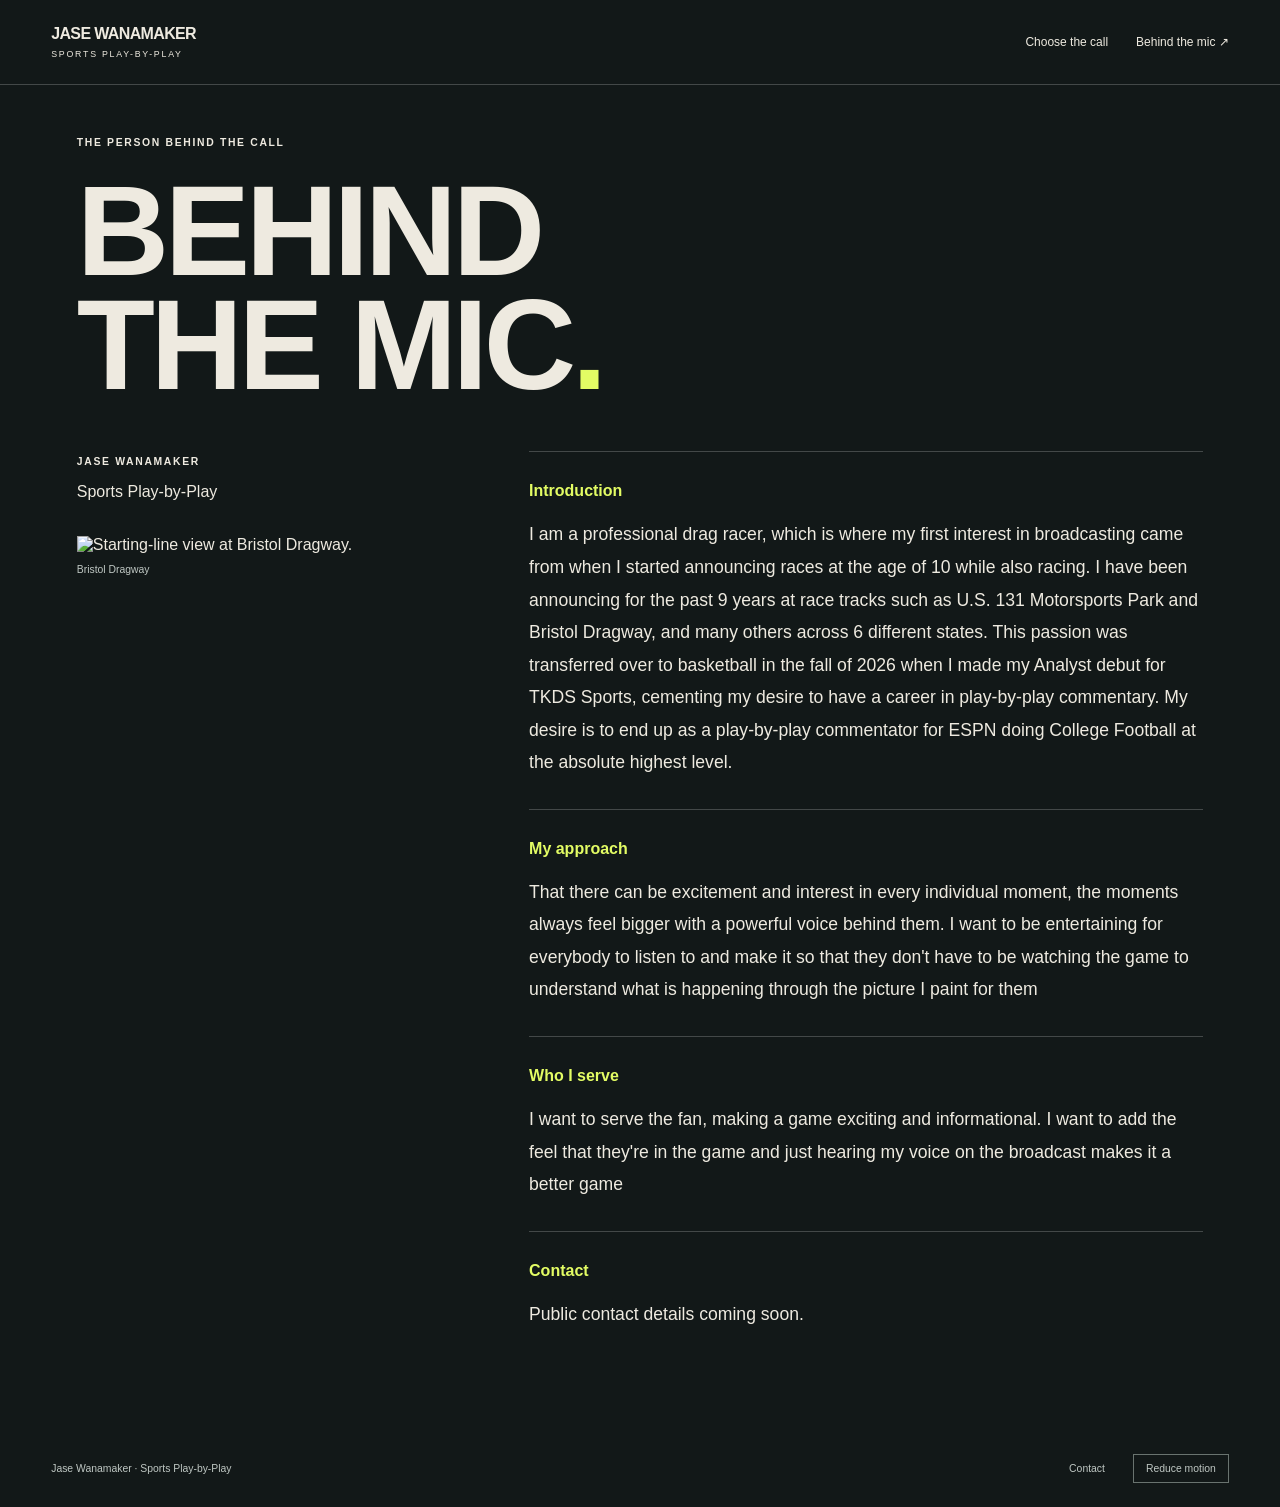
==== about.html @ 2de504c3 "Add files via upload" ====
<!DOCTYPE html>
<html lang="en"><head><meta charset="utf-8"><meta name="viewport" content="width=device-width, initial-scale=1"><meta name="description" content="Jase Wanamaker — Sports Play-by-Play. Racing and basketball commentary portfolio."><title>Behind the Mic | Jase Wanamaker</title><link rel="stylesheet" href="styles.css"><script src="content.js" defer></script><script src="app.js" defer></script></head><body class="about"><a class="skip" href="#main">Skip to content</a><header class="masthead"><a class="wordmark" href="index.html">JASE WANAMAKER<span>SPORTS PLAY-BY-PLAY</span></a><nav aria-label="Main"><a href="index.html">Choose the call</a><a href="about.html">Behind the mic ↗</a></nav></header><main id="main"><div class="about-heading"><p class="eyebrow">THE PERSON BEHIND THE CALL</p><h1>BEHIND<br>THE MIC<span>.</span></h1></div><div class="about-layout"><aside><span class="eyebrow">JASE WANAMAKER</span><p>Sports Play-by-Play</p><img src="assets/bristol.jpg" alt="Starting-line view at Bristol Dragway."><p class="caption">Bristol Dragway</p></aside><article><section><h2>Introduction</h2><p>I am a professional drag racer, which is where my first interest in broadcasting came from when I started announcing races at the age of 10 while also racing. I have been announcing for the past 9 years at race tracks such as U.S. 131 Motorsports Park and Bristol Dragway, and many others across 6 different states. This passion was transferred over to basketball in the fall of 2026 when I made my Analyst debut for TKDS Sports, cementing my desire to have a career in play-by-play commentary. My desire is to end up as a play-by-play commentator for ESPN doing College Football at the absolute highest level.</p></section><section><h2>My approach</h2><p>That there can be excitement and interest in every individual moment, the moments always feel bigger with a powerful voice behind them. I want to be entertaining for everybody to listen to and make it so that they don't have to be watching the game to understand what is happening through the picture I paint for them</p></section><section><h2>Who I serve</h2><p>I want to serve the fan, making a game exciting and informational. I want to add the feel that they're in the game and just hearing my voice on the broadcast makes it a better game</p></section><section id="contact"><h2>Contact</h2><div id="contact-links"><p>Public contact details coming soon.</p></div></section></article></div></main><footer><span>Jase Wanamaker · Sports Play-by-Play</span><a href="about.html#contact">Contact</a><button class="motion-toggle" type="button" aria-pressed="false">Reduce motion</button></footer></body></html>
---- styles.css ----
:root{--paper:#eeeae0;--ink:#121818;--accent:#e3fc64;--muted:#bfc7c3;--line:#ffffff35;font-family:Arial,Helvetica,sans-serif;color:var(--paper);background:var(--ink);font-synthesis:none}*{box-sizing:border-box}body{margin:0}a{color:inherit;text-decoration:none}button{font:inherit;color:inherit;cursor:pointer}a:focus-visible,button:focus-visible,summary:focus-visible{outline:3px solid var(--accent);outline-offset:5px}button{border:0}h1,h2,p{margin:0}h1{font-family:Impact,'Arial Narrow',sans-serif;font-weight:900;letter-spacing:-.035em;line-height:.89}h1 span{color:var(--accent)}h2{font-size:clamp(1.7rem,3vw,2.8rem);letter-spacing:-.04em}.eyebrow{font-size:.65rem;font-weight:700;letter-spacing:.16em;line-height:1.6}.skip{position:fixed;top:-100px;left:15px;padding:15px;background:var(--accent);color:var(--ink);z-index:100}.skip:focus{top:12px}.masthead{display:flex;justify-content:space-between;gap:22px;align-items:center;padding:25px 4vw;border-bottom:1px solid var(--line);position:relative;z-index:5}.wordmark{font-size:1rem;font-weight:900;letter-spacing:-.04em}.wordmark span{display:block;margin-top:6px;font-size:.55rem;letter-spacing:.2em;font-weight:400}.masthead nav{display:flex;gap:28px;font-size:.75rem}.masthead nav a:hover{color:var(--accent)}footer{display:flex;align-items:center;gap:28px;padding:24px 4vw;font-size:.65rem;color:var(--muted)}footer>span{margin-right:auto}.motion-toggle{background:transparent;border:1px solid #69736f;padding:8px 12px;font-size:.65rem}.home .masthead{position:absolute;inset:0 0 auto;background:linear-gradient(#07120c99,transparent)}.stage{min-height:850px;height:calc(100svh - 72px);position:relative;isolation:isolate;overflow:hidden;padding:125px 4vw 30px;display:grid;grid-template-columns:1.05fr 1fr;grid-template-rows:auto 1fr auto auto;gap:25px 4vw}.environment{position:absolute;inset:0;z-index:-3;background-image:linear-gradient(90deg,#05100bd9,#07120c30),linear-gradient(0deg,#07120cef,transparent 70%),url('assets/us131.jpg');background-size:cover;background-position:center;transition:filter .6s,transform 1s;transform:scale(1.02)}.stage-top{grid-column:1/-1;display:flex;justify-content:space-between;gap:20px}.edition{font-size:.65rem;letter-spacing:.15em;color:var(--accent)}.call-heading{align-self:center}.call-heading .eyebrow{margin-bottom:24px}.call-heading h1{font-size:clamp(5.5rem,9.2vw,10rem)}.sport-switch{grid-column:1;display:flex;gap:12px;align-self:end}.sport-switch button{display:flex;align-items:center;gap:16px;background:#07120c99;backdrop-filter:blur(12px);border:1px solid #ffffff55;padding:18px 22px;font-weight:800;font-size:.9rem;transition:background .2s}.sport-switch button span{font-size:.6rem;font-weight:400}.sport-switch button[aria-pressed=true]{background:var(--accent);border-color:var(--accent);color:var(--ink)}.sport-switch b{margin-left:12px}.on-air{grid-column:2;grid-row:2/4;align-self:end;background:#111b18e8;backdrop-filter:blur(12px);border:1px solid #ffffff50;position:relative;padding:24px}.player-meta{display:flex;gap:9px;align-items:center;font-size:.65rem;padding-bottom:20px;border-bottom:1px solid var(--line)}.signal{width:7px;height:7px;background:var(--accent);border-radius:50%;flex-shrink:0}.pill{margin-left:auto;font-size:.5rem;letter-spacing:.08em;color:#d5dcd8}.player-main{display:flex;gap:20px;align-items:end;justify-content:space-between;padding:25px 0}.player-main h2{margin:7px 0 12px}.player-main p:not(.eyebrow){font-size:.8rem;color:var(--muted)}.listen-link{font-size:.75rem;border-bottom:1px solid var(--accent);padding-bottom:8px;white-space:nowrap}.listen-link span{color:var(--accent);padding-left:12px}.venue-controls{display:flex;gap:12px;border-top:1px solid var(--line);padding-top:16px}.venue-controls button{background:transparent;border-bottom:1px solid transparent;font-size:.65rem;padding:6px 0;color:var(--muted)}.venue-controls button[aria-pressed=true]{color:var(--accent);border-color:var(--accent)}.scene-caption{grid-column:1/-1;display:flex;justify-content:space-between;font-size:.55rem;letter-spacing:.1em;border-top:1px solid var(--line);padding-top:16px;gap:20px}.court{display:none;pointer-events:none}.home[data-sport=basketball]{--accent:#ffb879}.home[data-sport=basketball] .stage{grid-template-columns:1fr 1.2fr;grid-template-rows:auto auto 1fr auto}.home[data-sport=basketball] .environment{background-image:radial-gradient(ellipse at 70% 45%,#62432c66,transparent 65%),linear-gradient(120deg,#151b24,#090f16);transform:scale(1)}.home[data-sport=basketball] .court{display:block;position:absolute;width:75%;height:76%;right:-12%;top:22%;border:2px solid #ffc58d40;z-index:-2;transform:perspective(900px) rotateY(-20deg) rotateZ(-14deg);border-radius:12px}.court:before{content:'';position:absolute;inset:0 50% 0 0;border-right:2px solid #ffc58d40}.court:after{content:'';position:absolute;border:2px solid #ffc58d40;width:150px;height:150px;left:calc(50% - 75px);top:calc(50% - 75px);border-radius:50%}.home[data-sport=basketball] .call-heading{grid-column:1;grid-row:2;align-self:start}.home[data-sport=basketball] .call-heading h1{font-size:clamp(4.5rem,7vw,8rem)}.home[data-sport=basketball] .sport-switch{grid-column:1;grid-row:3;flex-direction:column;align-self:start;max-width:315px}.home[data-sport=basketball] .sport-switch b{margin-left:auto}.home[data-sport=basketball] .on-air{grid-column:2;grid-row:2/4;align-self:center;padding:36px;background:#101720ef;border-top:3px solid var(--accent)}.home[data-sport=basketball] .player-main{display:block;padding:35px 0}.home[data-sport=basketball] .listen-link{display:inline-block;margin-top:26px}.scene-enter .on-air{animation:arrive .45s ease-out}.scene-enter .call-heading{animation:arrive .6s ease-out}@keyframes arrive{from{opacity:.4;transform:translateY(18px)}to{opacity:1;transform:translateY(0)}}[hidden]{display:none!important}.media-slot audio,.media-slot video{width:100%;margin:15px 0;display:block}.media-slot video{max-height:380px;background:#000}.external-play{display:block;background:var(--accent);color:#121818;padding:16px;margin:14px 0;font-size:.8rem;font-weight:bold}.waveform{display:block;width:100%;height:42px}.playback-status{font-size:.7rem;line-height:1.6;color:var(--muted)}.project main,.about main{padding:50px 6vw 70px;max-width:1700px;margin:auto}.project-title{margin-bottom:40px}.back-link{display:inline-block;font-size:.75rem;margin-bottom:45px;color:var(--muted)}.project-title h1{font-size:clamp(4rem,11vw,10rem);margin-top:14px}.project-layout{display:grid;grid-template-columns:1.5fr 1fr;gap:5vw;align-items:start}.venue-lead{margin:0}.venue-lead img{width:100%;display:block}.venue-lead figcaption,.second-venue figcaption{font-size:.7rem;margin-top:12px;color:var(--muted)}.listening{border-top:2px solid var(--accent);padding:25px 0}.listening h2{margin:10px 0 18px}.listening>p{font-size:.9rem;line-height:1.8}.pending-note{border-top:1px solid var(--line);margin-top:25px;padding-top:20px;color:var(--muted)}.second-venue{width:48%;margin:60px 0 0 auto}.second-venue img{width:100%;display:block}.next-sport{display:block;border-top:1px solid var(--line);margin-top:60px;padding-top:28px;font-size:1.5rem}.basketball{--accent:#ffb879}.basketball .project-layout{grid-template-columns:1fr 1.3fr}.basketball-lead{padding:50px 30px;min-height:340px;display:flex;flex-direction:column;justify-content:center;border:1px solid #ffb87955;background:repeating-linear-gradient(90deg,transparent 0 55px,#ffb87908 56px 57px),#1b2229}.basketball-lead>span{font-family:Impact,'Arial Narrow',sans-serif;font-size:clamp(3rem,5vw,6rem);line-height:1.05}.basketball-lead p{font-size:.75rem;line-height:1.8;margin-top:25px;color:var(--muted)}#project-details section{margin-top:25px}#project-details h3{font-size:.8rem;color:var(--accent)}#project-details p,#transcript-text{font-size:.95rem;line-height:1.8;white-space:pre-line}details{margin-top:25px;border-top:1px solid var(--line);padding-top:15px}summary{cursor:pointer;font-size:.8rem}.about-heading h1{font-size:clamp(5rem,10vw,10rem);margin:22px 0 50px}.about-layout{display:grid;grid-template-columns:1fr 2fr;gap:9vw}.about aside>p{margin:12px 0 35px}.about aside img{width:100%}.about .caption{font-size:.65rem;margin-top:10px;color:var(--muted)}.about article section{padding:30px 0;border-top:1px solid var(--line)}.about article section h2{font-size:1rem;letter-spacing:0;margin-bottom:18px;color:var(--accent)}.about article p{font-size:1.1rem;line-height:1.85}.about article a{display:block;margin-top:15px;text-decoration:underline;overflow-wrap:anywhere}.nojs{padding:25px}.reduced-motion *, .reduced-motion *:before,.reduced-motion *:after{animation:none!important;transition:none!important;scroll-behavior:auto!important}@media(prefers-reduced-motion:reduce){*,*:before,*:after{animation:none!important;transition:none!important;scroll-behavior:auto!important}}@media(min-width:1500px){.stage{min-height:900px}}@media(max-width:850px){.masthead{padding:22px 5vw}.masthead nav{gap:18px}.masthead nav a:first-child{display:none}.stage,.home[data-sport=basketball] .stage{height:auto;min-height:calc(100svh - 80px);display:flex;flex-direction:column;padding:120px 5vw 25px;gap:28px}.stage-top{width:100%}.call-heading,.home[data-sport=basketball] .call-heading{align-self:start;margin:35px 0 15px}.call-heading h1,.home[data-sport=basketball] .call-heading h1{font-size:clamp(4.4rem,15vw,8rem)}.sport-switch,.home[data-sport=basketball] .sport-switch{align-self:stretch;max-width:none;flex-direction:row}.sport-switch button{flex:1;padding:16px 12px;gap:9px;font-size:.75rem}.sport-switch b{margin-left:auto}.on-air,.home[data-sport=basketball] .on-air{align-self:stretch;margin-top:10px;padding:22px}.home[data-sport=basketball] .on-air{margin-top:50px}.scene-caption{margin-top:auto}.scene-caption span:last-child{display:none}.environment{background-position:60% center}.project-layout,.basketball .project-layout{grid-template-columns:1fr}.project main,.about main{padding:35px 5vw 45px}.project-title h1{font-size:clamp(3.2rem,12vw,7rem)}.listening{margin-top:20px}.second-venue{width:80%;margin-top:40px}.about-layout{grid-template-columns:1fr}.about aside{max-width:350px}.about article p{font-size:1rem}footer{flex-wrap:wrap;gap:18px}.player-meta{flex-wrap:wrap}.pill{margin-left:0}.player-main{align-items:start;flex-direction:column;gap:25px}.edition{font-size:.55rem}.stage-top .eyebrow{font-size:.5rem}}@media(max-width:360px){.sport-switch{flex-wrap:wrap}.call-heading h1,.home[data-sport=basketball] .call-heading h1{font-size:4rem}.wordmark{font-size:.85rem}.masthead nav{font-size:.65rem}}

/* Equal-choice opening: no sport is selected until the visitor chooses. */
.sport-gateway{min-height:calc(100svh - 72px);padding:140px 4vw 28px;display:flex;flex-direction:column;background:#101716}
.gateway-intro{display:flex;flex-direction:column;align-items:center;text-align:center;gap:17px;margin-bottom:40px}
.gateway-intro h1{font-size:clamp(2.7rem,5.8vw,6.8rem);line-height:1}
.gateway-intro>p:last-child{font-size:.85rem;color:var(--muted)}
.gateway-choices{display:grid;grid-template-columns:1fr 1fr;gap:20px;flex:1;min-height:360px}
.gateway-choice{position:relative;isolation:isolate;overflow:hidden;border:1px solid #ffffff40;padding:30px;display:flex;flex-direction:column;justify-content:space-between;min-width:0;background:#17201d;transition:border-color .3s,background .3s}
.choose-basketball{--choice-accent:#ffb879;background:#1c222a}.choose-racing{--choice-accent:#e3fc64}
.choice-number{font-size:.65rem;letter-spacing:.2em;color:var(--muted)}
.choice-title{display:flex;align-items:center;justify-content:space-between;gap:15px;margin:60px 0 45px}
.choice-title h2{font-family:Impact,'Arial Narrow',sans-serif;font-size:clamp(2.2rem,4.7vw,5.8rem);letter-spacing:-.035em;line-height:1}
.choice-arrow{font-size:2rem;color:var(--choice-accent);transition:transform .3s}
.choice-enter{display:flex;justify-content:space-between;font-size:.8rem;border-top:1px solid #ffffff40;padding-top:20px}
.choice-enter>span{color:var(--choice-accent)}
.gateway-choice:hover,.gateway-choice:focus-visible{border-color:var(--choice-accent);background:#26342e}
.choose-basketball:hover,.choose-basketball:focus-visible{background:#30323a}
.gateway-choice:hover .choice-arrow,.gateway-choice:focus-visible .choice-arrow{transform:translate(5px,-5px)}
.lane-lines{position:absolute;inset:-20% -5%;z-index:-1;transform:perspective(500px) rotateX(35deg) rotateZ(-22deg);transition:transform .6s}
.lane-lines i{position:absolute;top:0;bottom:0;width:20%;left:23%;border-left:2px solid #e3fc6425;border-right:2px solid #e3fc6425}
.lane-lines i+i{left:50%}.lane-lines:after{content:'';position:absolute;bottom:28%;left:10%;right:10%;border-top:14px dashed #e3fc641c}
.court-lines{position:absolute;z-index:-1;inset:12% -12% -15% 18%;border:2px solid #ffb87926;border-radius:5px;transform:rotate(-18deg);transition:transform .6s}
.court-lines:before{content:'';position:absolute;inset:0 50% 0 0;border-right:2px solid #ffb87926}
.court-lines:after{content:'';position:absolute;width:130px;height:130px;left:calc(50% - 65px);top:calc(50% - 65px);border:2px solid #ffb87926;border-radius:50%}
.gateway-choice:hover .lane-lines,.gateway-choice:focus-visible .lane-lines{transform:perspective(500px) rotateX(35deg) rotateZ(-18deg) scale(1.07)}
.gateway-choice:hover .court-lines,.gateway-choice:focus-visible .court-lines{transform:rotate(-12deg) scale(1.05)}
.gateway-note{text-align:center;margin-top:24px;font-size:.65rem;letter-spacing:.06em;color:var(--muted)}
.back-to-choices{font-size:.7rem;padding:0;background:transparent;border-bottom:1px solid var(--muted);padding-bottom:5px}
@media(max-width:850px){.sport-gateway{padding:125px 5vw 25px}.gateway-intro{margin-bottom:28px}.gateway-choices{min-height:420px;gap:14px}.gateway-choice{padding:22px 16px}.choice-title{flex-direction:column;align-items:start;gap:22px;margin:50px 0 30px}.choice-title h2{font-size:clamp(1.5rem,4.7vw,3.6rem)}.choice-number{font-size:.5rem}.choice-enter{font-size:.7rem}.gateway-note{line-height:1.7}}
@media(max-width:540px){.gateway-choices{grid-template-columns:1fr;min-height:0}.gateway-choice{min-height:200px;padding:20px 24px}.choice-title{flex-direction:row;align-items:center;margin:25px 0}.choice-title h2{font-size:clamp(1.8rem,8.5vw,3rem)}.choice-number{font-size:.55rem}.choice-enter{padding-top:13px}.gateway-intro h1{font-size:clamp(2rem,8.3vw,3rem)}.gateway-intro{gap:13px}.gateway-note{margin-top:18px}}
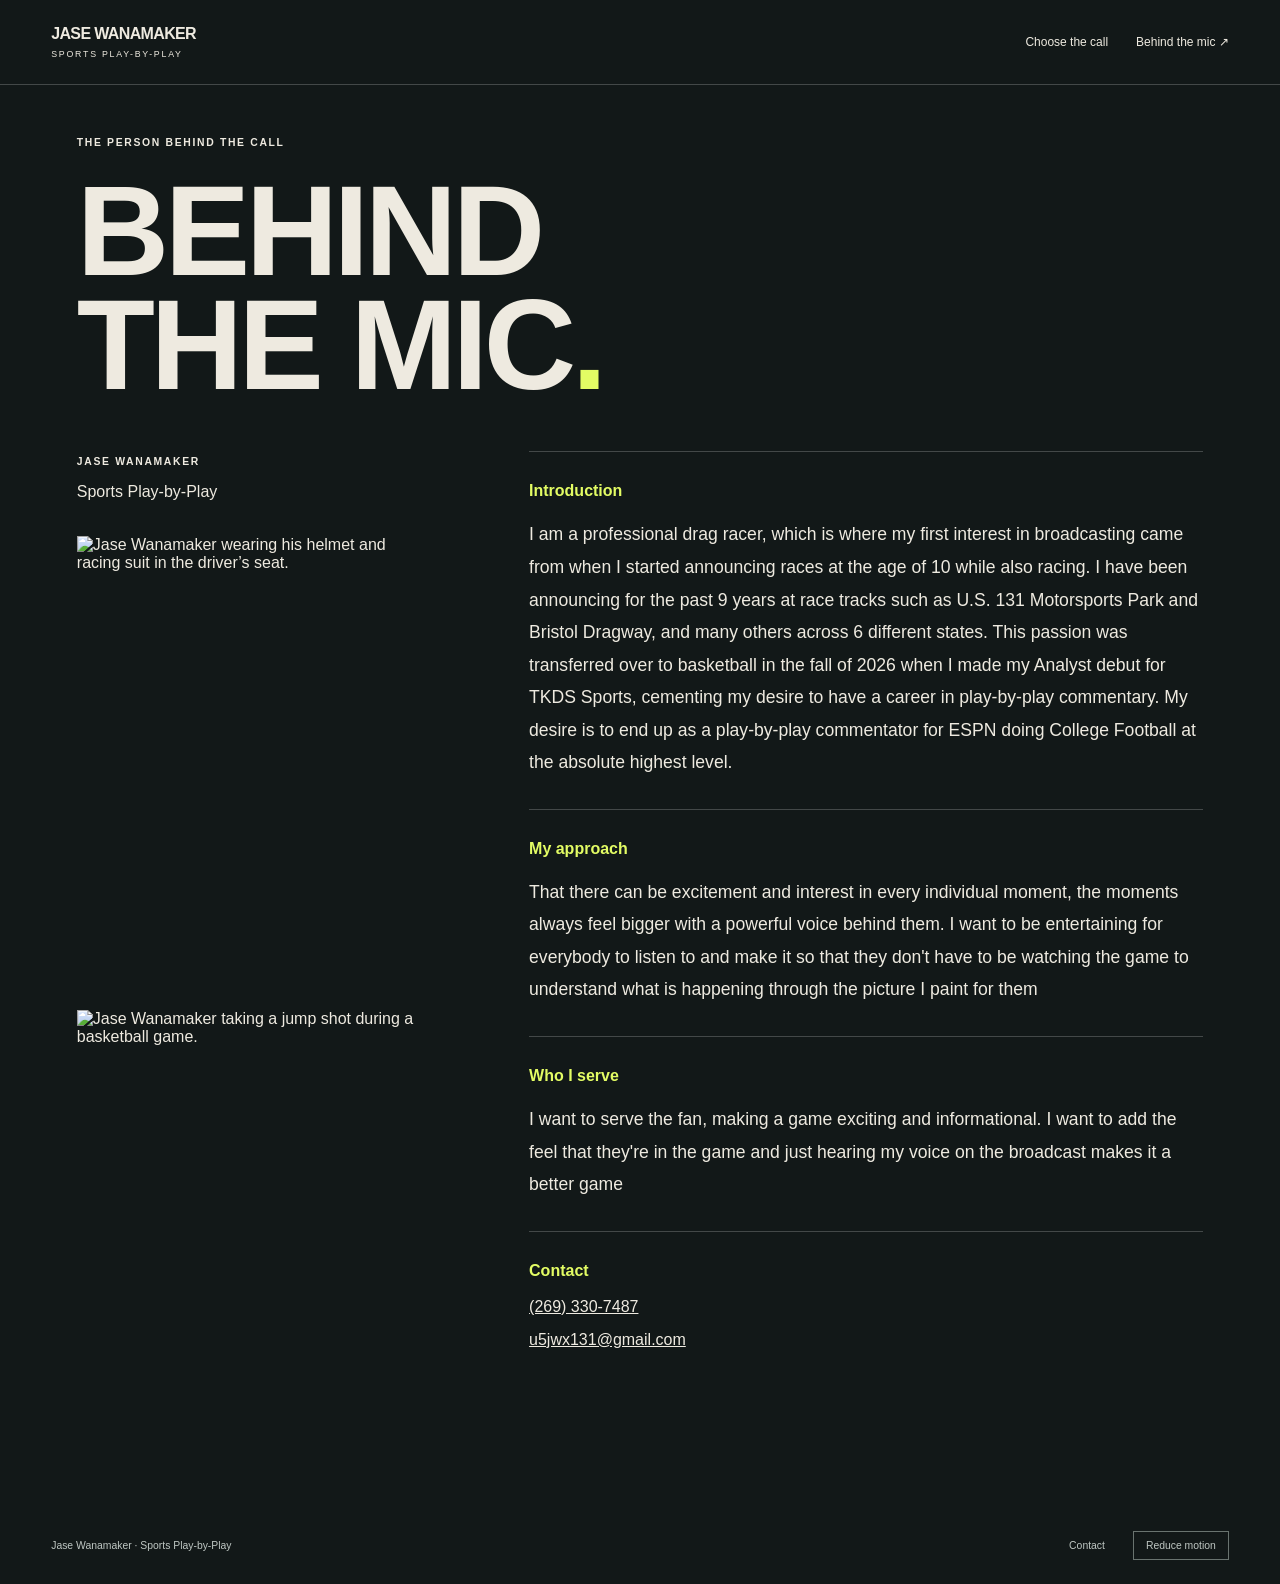
==== commit e96d6cc8: "Add files via upload" ====
--- a/about.html
+++ b/about.html
@@ -1,2 +1,5 @@
 <!DOCTYPE html>
-<html lang="en"><head><meta charset="utf-8"><meta name="viewport" content="width=device-width, initial-scale=1"><meta name="description" content="Jase Wanamaker — Sports Play-by-Play. Racing and basketball commentary portfolio."><title>Behind the Mic | Jase Wanamaker</title><link rel="stylesheet" href="styles.css"><script src="content.js" defer></script><script src="app.js" defer></script></head><body class="about"><a class="skip" href="#main">Skip to content</a><header class="masthead"><a class="wordmark" href="index.html">JASE WANAMAKER<span>SPORTS PLAY-BY-PLAY</span></a><nav aria-label="Main"><a href="index.html">Choose the call</a><a href="about.html">Behind the mic ↗</a></nav></header><main id="main"><div class="about-heading"><p class="eyebrow">THE PERSON BEHIND THE CALL</p><h1>BEHIND<br>THE MIC<span>.</span></h1></div><div class="about-layout"><aside><span class="eyebrow">JASE WANAMAKER</span><p>Sports Play-by-Play</p><img src="assets/bristol.jpg" alt="Starting-line view at Bristol Dragway."><p class="caption">Bristol Dragway</p></aside><article><section><h2>Introduction</h2><p>I am a professional drag racer, which is where my first interest in broadcasting came from when I started announcing races at the age of 10 while also racing. I have been announcing for the past 9 years at race tracks such as U.S. 131 Motorsports Park and Bristol Dragway, and many others across 6 different states. This passion was transferred over to basketball in the fall of 2026 when I made my Analyst debut for TKDS Sports, cementing my desire to have a career in play-by-play commentary. My desire is to end up as a play-by-play commentator for ESPN doing College Football at the absolute highest level.</p></section><section><h2>My approach</h2><p>That there can be excitement and interest in every individual moment, the moments always feel bigger with a powerful voice behind them. I want to be entertaining for everybody to listen to and make it so that they don't have to be watching the game to understand what is happening through the picture I paint for them</p></section><section><h2>Who I serve</h2><p>I want to serve the fan, making a game exciting and informational. I want to add the feel that they're in the game and just hearing my voice on the broadcast makes it a better game</p></section><section id="contact"><h2>Contact</h2><div id="contact-links"><p>Public contact details coming soon.</p></div></section></article></div></main><footer><span>Jase Wanamaker · Sports Play-by-Play</span><a href="about.html#contact">Contact</a><button class="motion-toggle" type="button" aria-pressed="false">Reduce motion</button></footer></body></html>+<html lang="en"><head><meta charset="utf-8"><meta name="viewport" content="width=device-width, initial-scale=1"><meta name="description" content="Jase Wanamaker — Sports Play-by-Play. Racing and basketball commentary portfolio."><title>Behind the Mic | Jase Wanamaker</title><link rel="stylesheet" href="styles.css"><script src="content.js" defer></script><script src="app.js" defer></script></head><body class="about"><a class="skip" href="#main">Skip to content</a><header class="masthead"><a class="wordmark" href="index.html">JASE WANAMAKER<span>SPORTS PLAY-BY-PLAY</span></a><nav aria-label="Main"><a href="index.html">Choose the call</a><a href="about.html">Behind the mic ↗</a></nav></header><main id="main"><div class="about-heading"><p class="eyebrow">THE PERSON BEHIND THE CALL</p><h1>BEHIND<br>THE MIC<span>.</span></h1></div><div class="about-layout"><aside><span class="eyebrow">JASE WANAMAKER</span><p>Sports Play-by-Play</p><div class="behind-mic-photos" style="display:grid;gap:24px">
+<img src="assets/behind-mic-racing.jpg" alt="Jase Wanamaker wearing his helmet and racing suit in the driver’s seat." style="display:block;width:100%;height:auto" width="1536" height="2048">
+<img src="assets/behind-mic-basketball.jpg" alt="Jase Wanamaker taking a jump shot during a basketball game." style="display:block;width:100%;height:auto" width="946" height="1200">
+</div></aside><article><section><h2>Introduction</h2><p>I am a professional drag racer, which is where my first interest in broadcasting came from when I started announcing races at the age of 10 while also racing. I have been announcing for the past 9 years at race tracks such as U.S. 131 Motorsports Park and Bristol Dragway, and many others across 6 different states. This passion was transferred over to basketball in the fall of 2026 when I made my Analyst debut for TKDS Sports, cementing my desire to have a career in play-by-play commentary. My desire is to end up as a play-by-play commentator for ESPN doing College Football at the absolute highest level.</p></section><section><h2>My approach</h2><p>That there can be excitement and interest in every individual moment, the moments always feel bigger with a powerful voice behind them. I want to be entertaining for everybody to listen to and make it so that they don't have to be watching the game to understand what is happening through the picture I paint for them</p></section><section><h2>Who I serve</h2><p>I want to serve the fan, making a game exciting and informational. I want to add the feel that they're in the game and just hearing my voice on the broadcast makes it a better game</p></section><section id="contact"><h2>Contact</h2><div id="contact-links"><p>Public contact details coming soon.</p></div></section></article></div></main><footer><span>Jase Wanamaker · Sports Play-by-Play</span><a href="about.html#contact">Contact</a><button class="motion-toggle" type="button" aria-pressed="false">Reduce motion</button></footer></body></html>
--- a/styles.css
+++ b/styles.css
@@ -29,3 +29,14 @@
 .back-to-choices{font-size:.7rem;padding:0;background:transparent;border-bottom:1px solid var(--muted);padding-bottom:5px}
 @media(max-width:850px){.sport-gateway{padding:125px 5vw 25px}.gateway-intro{margin-bottom:28px}.gateway-choices{min-height:420px;gap:14px}.gateway-choice{padding:22px 16px}.choice-title{flex-direction:column;align-items:start;gap:22px;margin:50px 0 30px}.choice-title h2{font-size:clamp(1.5rem,4.7vw,3.6rem)}.choice-number{font-size:.5rem}.choice-enter{font-size:.7rem}.gateway-note{line-height:1.7}}
 @media(max-width:540px){.gateway-choices{grid-template-columns:1fr;min-height:0}.gateway-choice{min-height:200px;padding:20px 24px}.choice-title{flex-direction:row;align-items:center;margin:25px 0}.choice-title h2{font-size:clamp(1.8rem,8.5vw,3rem)}.choice-number{font-size:.55rem}.choice-enter{padding-top:13px}.gateway-intro h1{font-size:clamp(2rem,8.3vw,3rem)}.gateway-intro{gap:13px}.gateway-note{margin-top:18px}}
+
+/* Give the full racing clip room to watch; venue photos remain separate evidence. */
+.racing .project-layout { grid-template-columns: 1fr; }
+.racing .listening { order: -1; }
+.racing #project-media video { max-height: 72vh; width: 100%; background: #000; }
+.racing .venue-lead { width: min(100%, 760px); margin-top: 35px; }
+.racing .second-venue { margin-top: 35px; }
+.racing #project-details { max-width: 760px; }
+@media (max-width: 850px) {
+  .racing #project-media video { max-height: none; }
+}
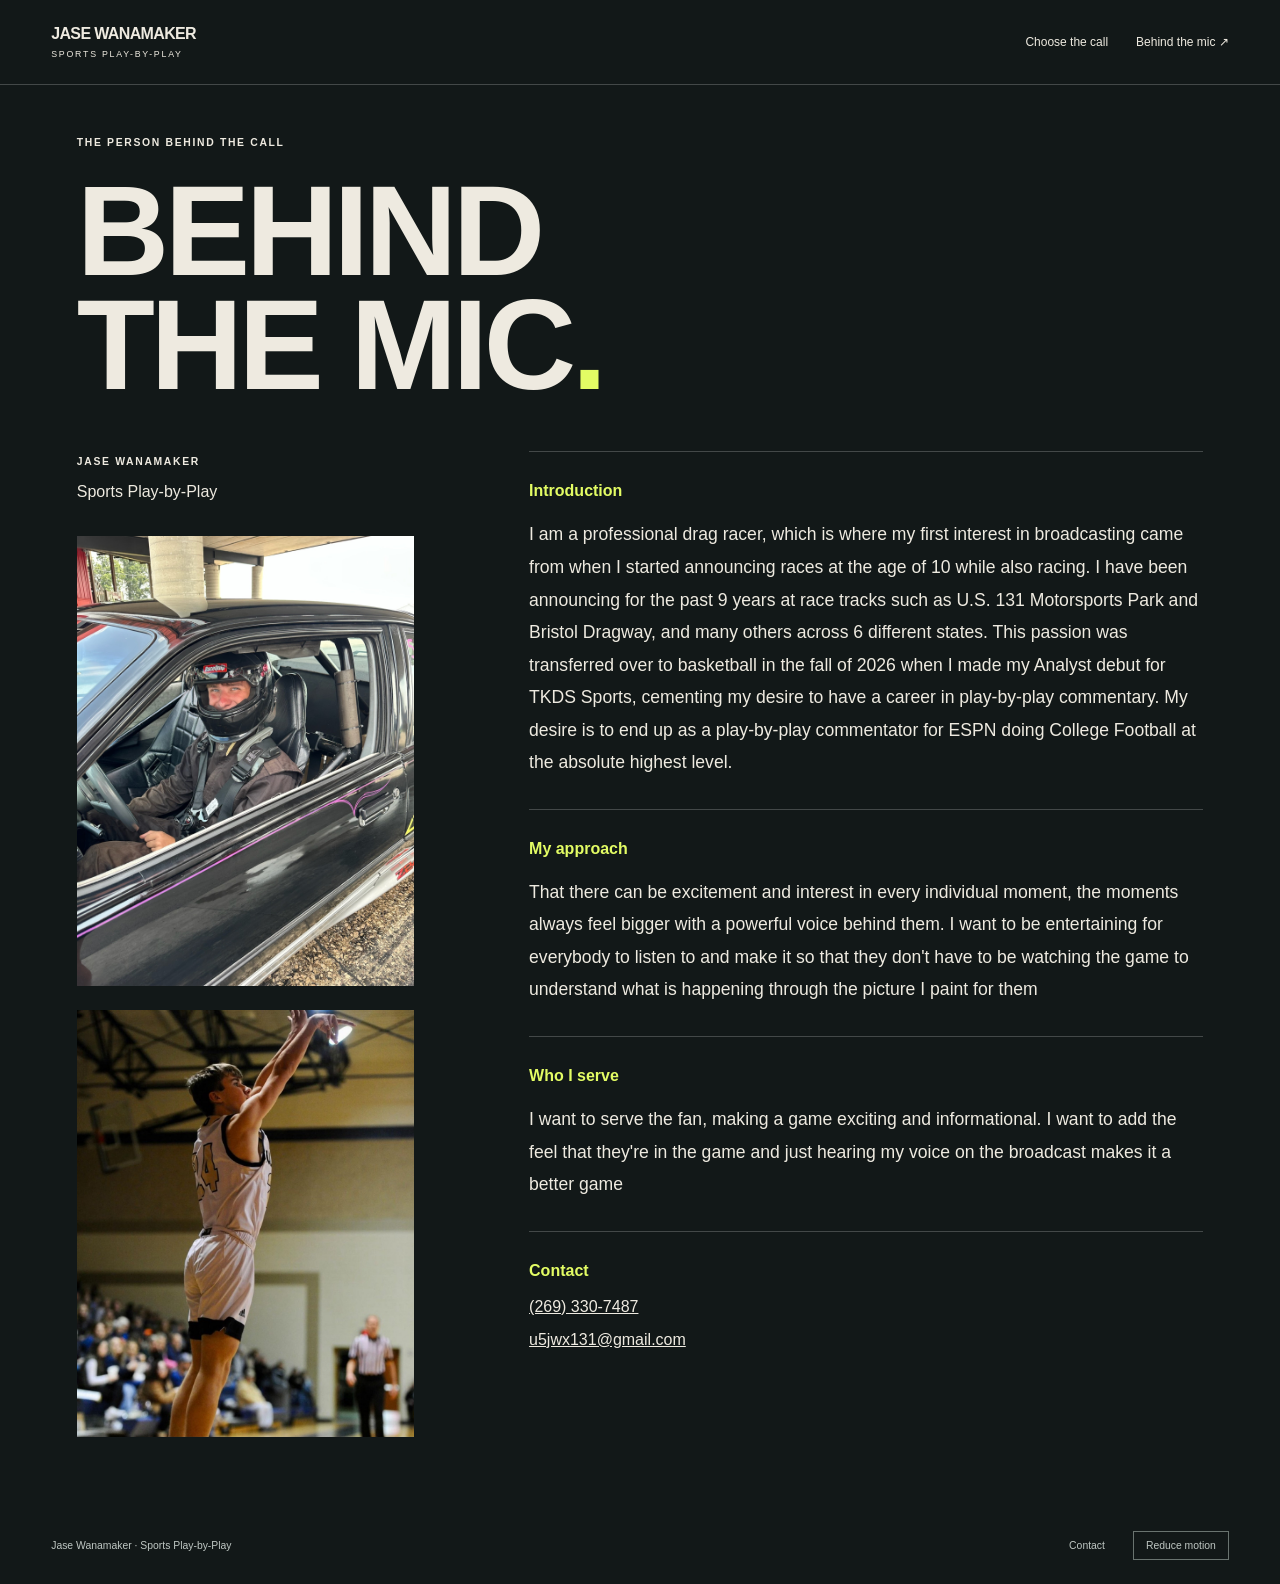
==== commit aec2a7c3: "Add files via upload" ====
--- a/about.html
+++ b/about.html
@@ -1,5 +1,5 @@
 <!DOCTYPE html>
 <html lang="en"><head><meta charset="utf-8"><meta name="viewport" content="width=device-width, initial-scale=1"><meta name="description" content="Jase Wanamaker — Sports Play-by-Play. Racing and basketball commentary portfolio."><title>Behind the Mic | Jase Wanamaker</title><link rel="stylesheet" href="styles.css"><script src="content.js" defer></script><script src="app.js" defer></script></head><body class="about"><a class="skip" href="#main">Skip to content</a><header class="masthead"><a class="wordmark" href="index.html">JASE WANAMAKER<span>SPORTS PLAY-BY-PLAY</span></a><nav aria-label="Main"><a href="index.html">Choose the call</a><a href="about.html">Behind the mic ↗</a></nav></header><main id="main"><div class="about-heading"><p class="eyebrow">THE PERSON BEHIND THE CALL</p><h1>BEHIND<br>THE MIC<span>.</span></h1></div><div class="about-layout"><aside><span class="eyebrow">JASE WANAMAKER</span><p>Sports Play-by-Play</p><div class="behind-mic-photos" style="display:grid;gap:24px">
-<img src="assets/behind-mic-racing.jpg" alt="Jase Wanamaker wearing his helmet and racing suit in the driver’s seat." style="display:block;width:100%;height:auto" width="1536" height="2048">
-<img src="assets/behind-mic-basketball.jpg" alt="Jase Wanamaker taking a jump shot during a basketball game." style="display:block;width:100%;height:auto" width="946" height="1200">
+<img src="behind-mic-racing.jpg" alt="Jase Wanamaker wearing his helmet and racing suit in the driver’s seat." style="display:block;width:100%;height:auto" width="1536" height="2048">
+<img src="behind-mic-basketball.jpg" alt="Jase Wanamaker taking a jump shot during a basketball game." style="display:block;width:100%;height:auto" width="946" height="1200">
 </div></aside><article><section><h2>Introduction</h2><p>I am a professional drag racer, which is where my first interest in broadcasting came from when I started announcing races at the age of 10 while also racing. I have been announcing for the past 9 years at race tracks such as U.S. 131 Motorsports Park and Bristol Dragway, and many others across 6 different states. This passion was transferred over to basketball in the fall of 2026 when I made my Analyst debut for TKDS Sports, cementing my desire to have a career in play-by-play commentary. My desire is to end up as a play-by-play commentator for ESPN doing College Football at the absolute highest level.</p></section><section><h2>My approach</h2><p>That there can be excitement and interest in every individual moment, the moments always feel bigger with a powerful voice behind them. I want to be entertaining for everybody to listen to and make it so that they don't have to be watching the game to understand what is happening through the picture I paint for them</p></section><section><h2>Who I serve</h2><p>I want to serve the fan, making a game exciting and informational. I want to add the feel that they're in the game and just hearing my voice on the broadcast makes it a better game</p></section><section id="contact"><h2>Contact</h2><div id="contact-links"><p>Public contact details coming soon.</p></div></section></article></div></main><footer><span>Jase Wanamaker · Sports Play-by-Play</span><a href="about.html#contact">Contact</a><button class="motion-toggle" type="button" aria-pressed="false">Reduce motion</button></footer></body></html>
